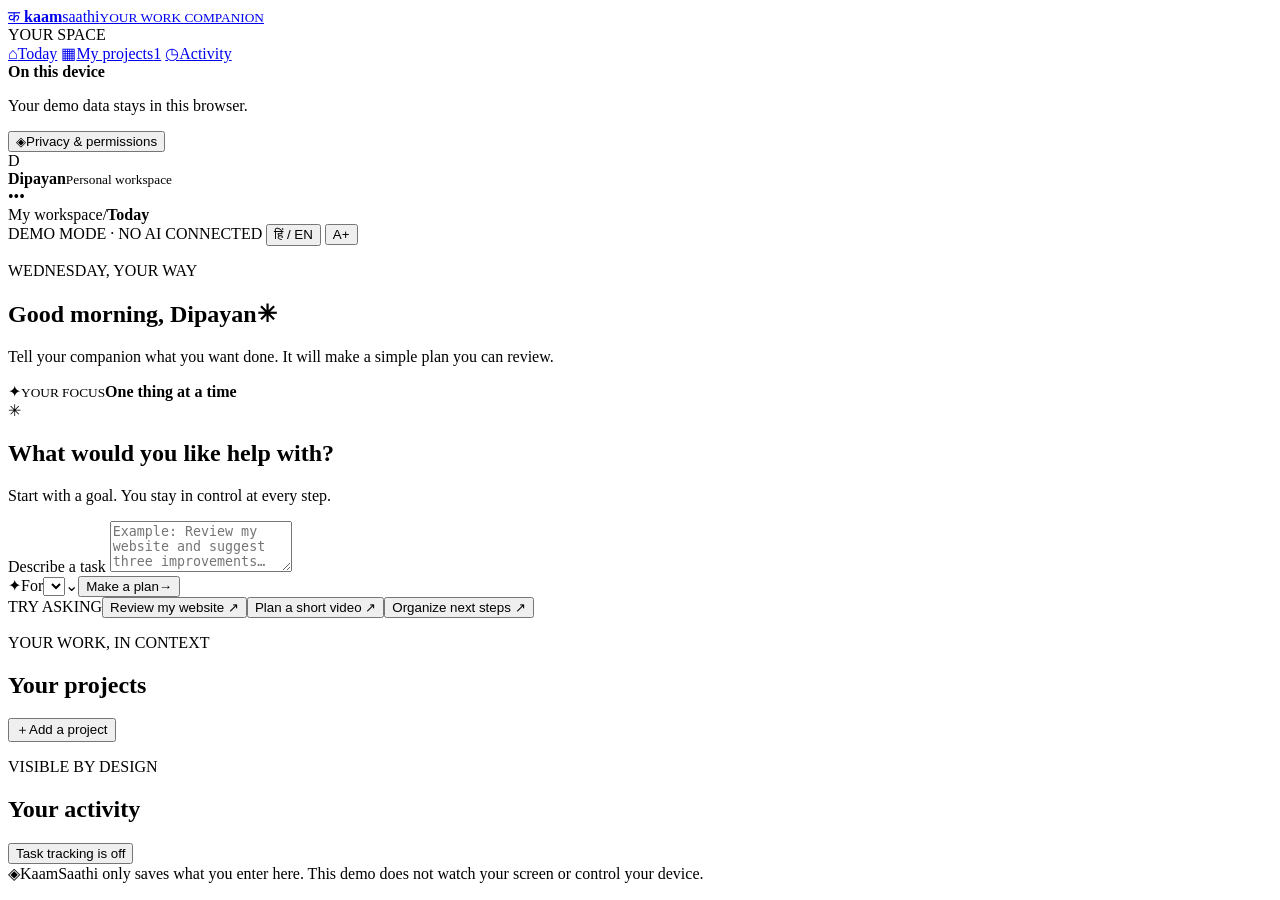
==== index.html @ a15f2c6e "Add index.html" ====
<!doctype html>
<html lang="en">
  <head>
    <meta charset="utf-8" />
    <meta name="viewport" content="width=device-width, initial-scale=1" />
    <meta name="theme-color" content="#f5f3eb" />
    <meta name="description" content="A local-first work companion for creators and freelancers." />
    <title>KaamSaathi — your work, with a little more help</title>
    <link rel="icon" href="icon.svg" type="image/svg+xml" />
    <link rel="manifest" href="manifest.json" />
    <link rel="stylesheet" href="styles.css" />
  </head>
  <body>
    <div class="app-shell">
      <aside class="sidebar" aria-label="Main navigation">
        <a class="brand" href="#home" aria-label="KaamSaathi home">
          <span class="brand-mark" aria-hidden="true">क</span>
          <span><strong>kaam</strong><span class="brand-light">saathi</span><small>YOUR WORK COMPANION</small></span>
        </a>
        <div class="workspace-label" data-en="YOUR SPACE" data-hi="आपकी जगह">YOUR SPACE</div>
        <nav class="nav-list">
          <a class="nav-item active" href="#home"><span class="nav-icon">⌂</span><span data-en="Today" data-hi="आज">Today</span></a>
          <a class="nav-item" href="#projects"><span class="nav-icon">▦</span><span data-en="My projects" data-hi="मेरे प्रोजेक्ट">My projects</span><span id="project-count" class="nav-count">1</span></a>
          <a class="nav-item" href="#activity"><span class="nav-icon">◷</span><span data-en="Activity" data-hi="गतिविधि">Activity</span></a>
        </nav>
        <div class="sidebar-bottom">
          <div class="local-card"><span class="local-dot"></span><div><strong data-en="On this device" data-hi="इस डिवाइस पर">On this device</strong><p data-en="Your demo data stays in this browser." data-hi="आपका डेमो डेटा इसी ब्राउज़र में रहता है।">Your demo data stays in this browser.</p></div></div>
          <button class="sidebar-link" id="privacy-button"><span>◈</span><span data-en="Privacy & permissions" data-hi="गोपनीयता और अनुमतियाँ">Privacy & permissions</span></button>
          <div class="profile"><div class="avatar">D</div><div><strong>Dipayan</strong><small data-en="Personal workspace" data-hi="निजी वर्कस्पेस">Personal workspace</small></div><span class="profile-menu">•••</span></div>
        </div>
      </aside>

      <main id="home" class="main-content">
        <header class="topbar">
          <div class="crumb"><span data-en="My workspace" data-hi="मेरा वर्कस्पेस">My workspace</span><span class="slash">/</span><strong data-en="Today" data-hi="आज">Today</strong></div>
          <div class="top-actions">
            <span class="demo-pill"><span class="demo-dot"></span><span data-en="DEMO MODE · NO AI CONNECTED" data-hi="डेमो मोड · AI जुड़ा नहीं है">DEMO MODE · NO AI CONNECTED</span></span>
            <button id="language-toggle" class="icon-button" aria-label="Change language" title="Change language">हिं / EN</button>
            <button id="text-size-toggle" class="icon-button text-size" aria-label="Increase text size" title="Increase text size">A+</button>
          </div>
        </header>

        <div class="page-wrap">
          <section class="welcome-row">
            <div>
              <p class="eyebrow" data-en="WEDNESDAY, YOUR WAY" data-hi="बुधवार, आपके तरीके से">WEDNESDAY, YOUR WAY</p>
              <h1><span data-en="Good morning, Dipayan" data-hi="सुप्रभात, Dipayan">Good morning, Dipayan</span><span class="wave">✳</span></h1>
              <p class="lead" data-en="Tell your companion what you want done. It will make a simple plan you can review." data-hi="अपने साथी को बताइए कि क्या करना है। यह एक आसान योजना बनाएगा जिसे आप देख सकते हैं।">Tell your companion what you want done. It will make a simple plan you can review.</p>
            </div>
            <div class="focus-chip"><span class="focus-icon">✦</span><span><small data-en="YOUR FOCUS" data-hi="आपका ध्यान">YOUR FOCUS</small><strong data-en="One thing at a time" data-hi="एक समय में एक काम">One thing at a time</strong></span></div>
          </section>

          <section class="composer-card" aria-labelledby="task-title">
            <div class="composer-heading"><div class="assistant-orb">✳</div><div><h2 id="task-title" data-en="What would you like help with?" data-hi="आप किस काम में मदद चाहते हैं?">What would you like help with?</h2><p data-en="Start with a goal. You stay in control at every step." data-hi="एक लक्ष्य से शुरू करें। हर कदम पर नियंत्रण आपका रहेगा।">Start with a goal. You stay in control at every step.</p></div></div>
            <form id="task-form">
              <label class="sr-only" for="task-input" data-en="Describe a task" data-hi="काम का विवरण">Describe a task</label>
              <textarea id="task-input" rows="3" placeholder="Example: Review my website and suggest three improvements…" data-placeholder-en="Example: Review my website and suggest three improvements…" data-placeholder-hi="उदाहरण: मेरी वेबसाइट देखें और तीन सुधार सुझाएँ…" required></textarea>
              <div class="composer-footer"><label class="select-project"><span class="project-spark">✦</span><span data-en="For" data-hi="इसके लिए">For</span><select id="project-select" aria-label="Choose a project"></select><span class="chevron">⌄</span></label><button class="primary-button" type="submit"><span data-en="Make a plan" data-hi="योजना बनाएँ">Make a plan</span><span aria-hidden="true">→</span></button></div>
            </form>
            <div class="suggestions"><span data-en="TRY ASKING" data-hi="ऐसे पूछें">TRY ASKING</span><button class="suggestion" data-prompt="Review my website and suggest three improvements">Review my website <span>↗</span></button><button class="suggestion" data-prompt="Help me plan a short video for my audience">Plan a short video <span>↗</span></button><button class="suggestion" data-prompt="Organize the next steps for my project">Organize next steps <span>↗</span></button></div>
          </section>

          <section id="plan-section" class="plan-card hidden" aria-live="polite" aria-labelledby="plan-heading"></section>

          <section id="projects" class="section-block">
            <div class="section-heading"><div><p class="eyebrow" data-en="YOUR WORK, IN CONTEXT" data-hi="आपका काम, सही संदर्भ में">YOUR WORK, IN CONTEXT</p><h2 data-en="Your projects" data-hi="आपके प्रोजेक्ट">Your projects</h2></div><button id="add-project-button" class="outline-button"><span>＋</span><span data-en="Add a project" data-hi="प्रोजेक्ट जोड़ें">Add a project</span></button></div>
            <div id="project-grid" class="project-grid"></div>
          </section>

          <section id="activity" class="section-block activity-section">
            <div class="section-heading"><div><p class="eyebrow" data-en="VISIBLE BY DESIGN" data-hi="स्पष्ट और आपके नियंत्रण में">VISIBLE BY DESIGN</p><h2 data-en="Your activity" data-hi="आपकी गतिविधि">Your activity</h2></div><button id="tracking-toggle" class="tracking-button"><span class="tracking-indicator"></span><span data-en="Task tracking is off" data-hi="काम की ट्रैकिंग बंद है">Task tracking is off</span></button></div>
            <div id="activity-list" class="activity-list"></div>
          </section>

          <footer class="footer-note"><span class="footer-lock">◈</span><span data-en="KaamSaathi only saves what you enter here. This demo does not watch your screen or control your device." data-hi="KaamSaathi केवल वही सहेजता है जो आप यहाँ लिखते हैं। यह डेमो आपकी स्क्रीन नहीं देखता और डिवाइस नियंत्रित नहीं करता।">KaamSaathi only saves what you enter here. This demo does not watch your screen or control your device.</span></footer>
        </div>
      </main>
    </div>

    <dialog id="project-dialog" class="dialog-card">
      <form id="project-form" method="dialog">
        <button class="dialog-close" type="button" id="close-project-dialog" aria-label="Close">×</button>
        <p class="eyebrow" data-en="A LITTLE CONTEXT HELPS" data-hi="थोड़ा संदर्भ मदद करता है">A LITTLE CONTEXT HELPS</p>
        <h2 data-en="Add a project" data-hi="प्रोजेक्ट जोड़ें">Add a project</h2>
        <p class="dialog-copy" data-en="For this demo, project details stay in this browser." data-hi="इस डेमो में, प्रोजेक्ट की जानकारी इसी ब्राउज़र में रहती है।">For this demo, project details stay in this browser.</p>
        <label for="project-name" data-en="Project name" data-hi="प्रोजेक्ट का नाम">Project name</label><input id="project-name" maxlength="48" placeholder="e.g. My creator website" required />
        <label for="project-kind" data-en="What kind of work?" data-hi="किस तरह का काम?">What kind of work?</label><select id="project-kind"><option value="Website">Website</option><option value="Content">Content & video</option><option value="Business">Small business</option><option value="Other">Other</option></select>
        <button class="primary-button dialog-submit" type="submit"><span data-en="Save project" data-hi="प्रोजेक्ट सहेजें">Save project</span><span>→</span></button>
      </form>
    </dialog>

    <dialog id="privacy-dialog" class="dialog-card">
      <form method="dialog"><button class="dialog-close" aria-label="Close">×</button><p class="eyebrow" data-en="YOUR DEVICE, YOUR CHOICE" data-hi="आपका डिवाइस, आपकी पसंद">YOUR DEVICE, YOUR CHOICE</p><h2 data-en="Privacy & permissions" data-hi="गोपनीयता और अनुमतियाँ">Privacy & permissions</h2><p data-en="This is an interface prototype. It stores only the projects and tasks you enter in this browser’s local storage. It does not connect to a model, send data to a server, record your screen, or control other apps." data-hi="यह एक इंटरफ़ेस प्रोटोटाइप है। यह केवल आपके द्वारा दर्ज किए गए प्रोजेक्ट और काम को इसी ब्राउज़र में सहेजता है। यह किसी मॉडल से नहीं जुड़ता, सर्वर पर डेटा नहीं भेजता, स्क्रीन रिकॉर्ड नहीं करता और दूसरे ऐप नियंत्रित नहीं करता।">This is an interface prototype. It stores only the projects and tasks you enter in this browser’s local storage. It does not connect to a model, send data to a server, record your screen, or control other apps.</p><button class="primary-button dialog-submit" type="submit"><span data-en="Understood" data-hi="समझ गया">Understood</span><span>✓</span></button></form>
    </dialog>

    <div id="toast" class="toast" role="status" aria-live="polite"></div>
    <script src="app.js" defer></script>
  </body>
</html>
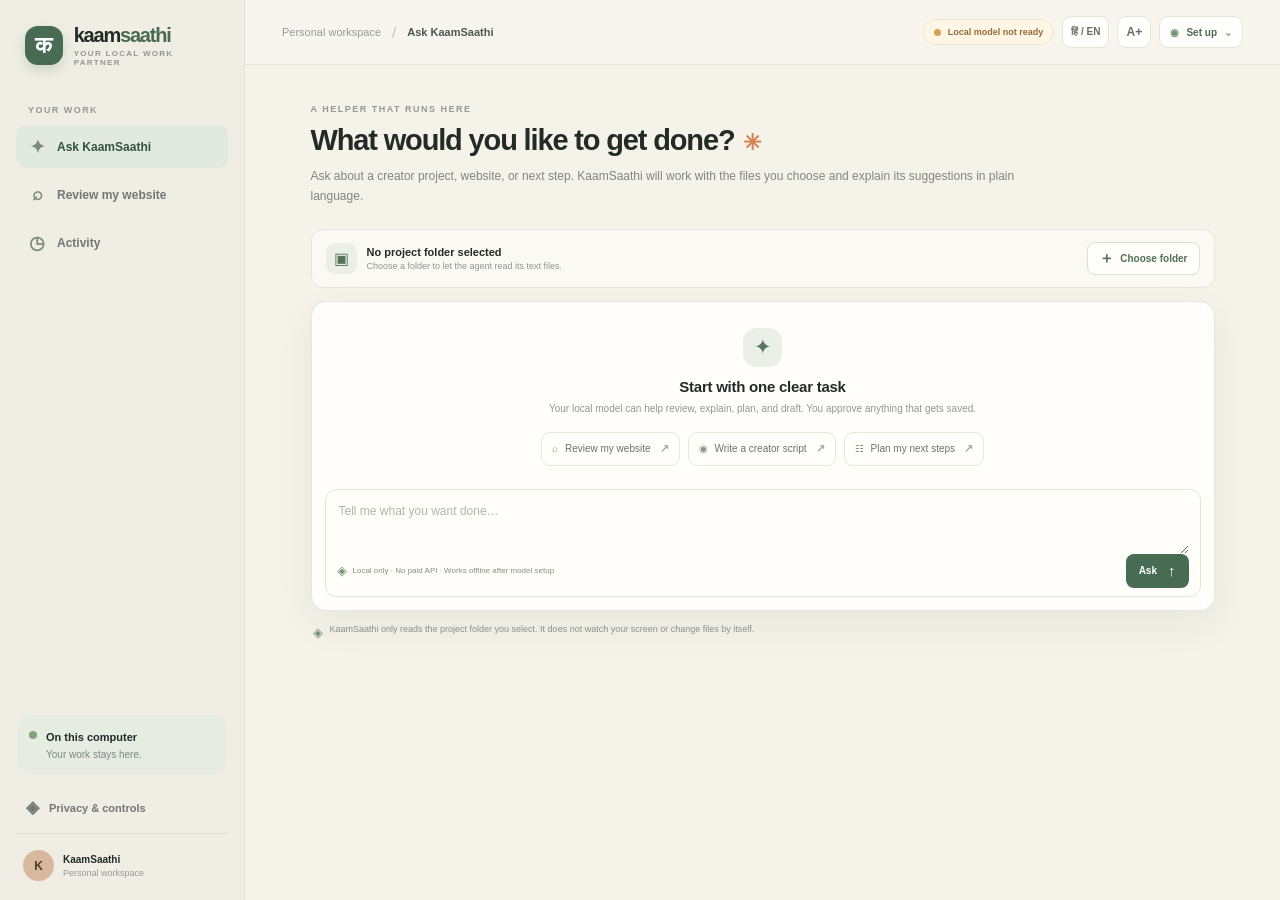
==== commit 6d0ab72b: "Build offline-first Windows workbench" ====
--- a/index.html
+++ b/index.html
@@ -1,96 +1,143 @@
 <!doctype html>
 <html lang="en">
   <head>
-    <meta charset="utf-8" />
-    <meta name="viewport" content="width=device-width, initial-scale=1" />
-    <meta name="theme-color" content="#f5f3eb" />
-    <meta name="description" content="A local-first work companion for creators and freelancers." />
-    <title>KaamSaathi — your work, with a little more help</title>
-    <link rel="icon" href="icon.svg" type="image/svg+xml" />
-    <link rel="manifest" href="manifest.json" />
-    <link rel="stylesheet" href="styles.css" />
+    <meta charset="utf-8">
+    <meta name="viewport" content="width=device-width, initial-scale=1">
+    <meta name="theme-color" content="#f4f2e9">
+    <meta name="description" content="A private, offline-ready work companion for creators.">
+    <title>KaamSaathi — your local work companion</title>
+    <link rel="icon" href="icon.svg" type="image/svg+xml">
+    <link rel="manifest" href="manifest.json">
+    <link rel="stylesheet" href="styles.css">
   </head>
   <body>
     <div class="app-shell">
       <aside class="sidebar" aria-label="Main navigation">
-        <a class="brand" href="#home" aria-label="KaamSaathi home">
+        <a class="brand" href="#" aria-label="KaamSaathi home">
           <span class="brand-mark" aria-hidden="true">क</span>
-          <span><strong>kaam</strong><span class="brand-light">saathi</span><small>YOUR WORK COMPANION</small></span>
+          <span class="brand-name"><strong>kaam</strong><b>saathi</b><small>YOUR LOCAL WORK PARTNER</small></span>
         </a>
-        <div class="workspace-label" data-en="YOUR SPACE" data-hi="आपकी जगह">YOUR SPACE</div>
+
+        <div class="nav-label" data-en="YOUR WORK" data-hi="आपका काम">YOUR WORK</div>
         <nav class="nav-list">
-          <a class="nav-item active" href="#home"><span class="nav-icon">⌂</span><span data-en="Today" data-hi="आज">Today</span></a>
-          <a class="nav-item" href="#projects"><span class="nav-icon">▦</span><span data-en="My projects" data-hi="मेरे प्रोजेक्ट">My projects</span><span id="project-count" class="nav-count">1</span></a>
-          <a class="nav-item" href="#activity"><span class="nav-icon">◷</span><span data-en="Activity" data-hi="गतिविधि">Activity</span></a>
+          <button class="nav-item active" data-view="chat"><span class="nav-icon">✦</span><span data-en="Ask KaamSaathi" data-hi="KaamSaathi से पूछें">Ask KaamSaathi</span></button>
+          <button class="nav-item" data-view="audit"><span class="nav-icon">⌕</span><span data-en="Review my website" data-hi="मेरी वेबसाइट देखें">Review my website</span></button>
+          <button class="nav-item" data-view="history"><span class="nav-icon">◷</span><span data-en="Activity" data-hi="गतिविधि">Activity</span></button>
         </nav>
+
         <div class="sidebar-bottom">
-          <div class="local-card"><span class="local-dot"></span><div><strong data-en="On this device" data-hi="इस डिवाइस पर">On this device</strong><p data-en="Your demo data stays in this browser." data-hi="आपका डेमो डेटा इसी ब्राउज़र में रहता है।">Your demo data stays in this browser.</p></div></div>
-          <button class="sidebar-link" id="privacy-button"><span>◈</span><span data-en="Privacy & permissions" data-hi="गोपनीयता और अनुमतियाँ">Privacy & permissions</span></button>
-          <div class="profile"><div class="avatar">D</div><div><strong>Dipayan</strong><small data-en="Personal workspace" data-hi="निजी वर्कस्पेस">Personal workspace</small></div><span class="profile-menu">•••</span></div>
+          <div class="local-card">
+            <span class="local-dot"></span>
+            <div><strong data-en="On this computer" data-hi="इस कंप्यूटर पर">On this computer</strong><p data-en="Your work stays here." data-hi="आपका काम यहीं रहता है।">Your work stays here.</p></div>
+          </div>
+          <button class="sidebar-link" id="open-privacy"><span>◈</span><span data-en="Privacy & controls" data-hi="गोपनीयता और नियंत्रण">Privacy & controls</span></button>
+          <div class="profile">
+            <div class="avatar">K</div><div><strong>KaamSaathi</strong><small data-en="Personal workspace" data-hi="निजी वर्कस्पेस">Personal workspace</small></div>
+          </div>
         </div>
       </aside>
 
-      <main id="home" class="main-content">
+      <main class="main-content">
         <header class="topbar">
-          <div class="crumb"><span data-en="My workspace" data-hi="मेरा वर्कस्पेस">My workspace</span><span class="slash">/</span><strong data-en="Today" data-hi="आज">Today</strong></div>
-          <div class="top-actions">
-            <span class="demo-pill"><span class="demo-dot"></span><span data-en="DEMO MODE · NO AI CONNECTED" data-hi="डेमो मोड · AI जुड़ा नहीं है">DEMO MODE · NO AI CONNECTED</span></span>
-            <button id="language-toggle" class="icon-button" aria-label="Change language" title="Change language">हिं / EN</button>
-            <button id="text-size-toggle" class="icon-button text-size" aria-label="Increase text size" title="Increase text size">A+</button>
+          <div class="topbar-left"><span class="crumb" data-en="Personal workspace" data-hi="निजी वर्कस्पेस">Personal workspace</span><span class="slash">/</span><strong id="top-view-title" data-en="Ask KaamSaathi" data-hi="KaamSaathi से पूछें">Ask KaamSaathi</strong></div>
+          <div class="topbar-actions">
+            <span id="connection-pill" class="connection-pill"><span class="connection-dot"></span><span id="connection-text" data-en="Checking local model…" data-hi="लोकल मॉडल देख रहे हैं…">Checking local model…</span></span>
+            <button id="language-toggle" class="icon-button" title="Change language" aria-label="Change language">हिं / EN</button>
+            <button id="text-toggle" class="icon-button text-button" title="Larger text" aria-label="Larger text">A+</button>
+            <button id="open-models" class="model-button"><span aria-hidden="true">◉</span><span data-en="Local model" data-hi="लोकल मॉडल">Local model</span><span class="button-chevron">⌄</span></button>
           </div>
         </header>
 
-        <div class="page-wrap">
-          <section class="welcome-row">
-            <div>
-              <p class="eyebrow" data-en="WEDNESDAY, YOUR WAY" data-hi="बुधवार, आपके तरीके से">WEDNESDAY, YOUR WAY</p>
-              <h1><span data-en="Good morning, Dipayan" data-hi="सुप्रभात, Dipayan">Good morning, Dipayan</span><span class="wave">✳</span></h1>
-              <p class="lead" data-en="Tell your companion what you want done. It will make a simple plan you can review." data-hi="अपने साथी को बताइए कि क्या करना है। यह एक आसान योजना बनाएगा जिसे आप देख सकते हैं।">Tell your companion what you want done. It will make a simple plan you can review.</p>
+        <section id="view-chat" class="view active">
+          <div class="content-wrap chat-wrap">
+            <div class="welcome">
+              <p class="eyebrow" data-en="A HELPER THAT RUNS HERE" data-hi="आपके कंप्यूटर पर चलने वाला साथी">A HELPER THAT RUNS HERE</p>
+              <h1><span data-en="What would you like to get done?" data-hi="आज आप क्या पूरा करना चाहते हैं?">What would you like to get done?</span><span class="spark">✳</span></h1>
+              <p class="lead" data-en="Ask about a creator project, website, or next step. KaamSaathi will work with the files you choose and explain its suggestions in plain language." data-hi="अपने क्रिएटर प्रोजेक्ट, वेबसाइट या अगले कदम के बारे में पूछें। KaamSaathi आपके चुने हुए फाइलों पर काम करेगा और आसान भाषा में सुझाव देगा।">Ask about a creator project, website, or next step. KaamSaathi will work with the files you choose and explain its suggestions in plain language.</p>
             </div>
-            <div class="focus-chip"><span class="focus-icon">✦</span><span><small data-en="YOUR FOCUS" data-hi="आपका ध्यान">YOUR FOCUS</small><strong data-en="One thing at a time" data-hi="एक समय में एक काम">One thing at a time</strong></span></div>
-          </section>
 
-          <section class="composer-card" aria-labelledby="task-title">
-            <div class="composer-heading"><div class="assistant-orb">✳</div><div><h2 id="task-title" data-en="What would you like help with?" data-hi="आप किस काम में मदद चाहते हैं?">What would you like help with?</h2><p data-en="Start with a goal. You stay in control at every step." data-hi="एक लक्ष्य से शुरू करें। हर कदम पर नियंत्रण आपका रहेगा।">Start with a goal. You stay in control at every step.</p></div></div>
-            <form id="task-form">
-              <label class="sr-only" for="task-input" data-en="Describe a task" data-hi="काम का विवरण">Describe a task</label>
-              <textarea id="task-input" rows="3" placeholder="Example: Review my website and suggest three improvements…" data-placeholder-en="Example: Review my website and suggest three improvements…" data-placeholder-hi="उदाहरण: मेरी वेबसाइट देखें और तीन सुधार सुझाएँ…" required></textarea>
-              <div class="composer-footer"><label class="select-project"><span class="project-spark">✦</span><span data-en="For" data-hi="इसके लिए">For</span><select id="project-select" aria-label="Choose a project"></select><span class="chevron">⌄</span></label><button class="primary-button" type="submit"><span data-en="Make a plan" data-hi="योजना बनाएँ">Make a plan</span><span aria-hidden="true">→</span></button></div>
-            </form>
-            <div class="suggestions"><span data-en="TRY ASKING" data-hi="ऐसे पूछें">TRY ASKING</span><button class="suggestion" data-prompt="Review my website and suggest three improvements">Review my website <span>↗</span></button><button class="suggestion" data-prompt="Help me plan a short video for my audience">Plan a short video <span>↗</span></button><button class="suggestion" data-prompt="Organize the next steps for my project">Organize next steps <span>↗</span></button></div>
-          </section>
+            <div class="project-strip">
+              <div class="project-context">
+                <span class="context-icon">▣</span>
+                <div><strong id="project-label" data-en="No project folder selected" data-hi="कोई प्रोजेक्ट फ़ोल्डर नहीं चुना">No project folder selected</strong><small id="project-detail" data-en="Choose a folder to let the agent read its text files." data-hi="एजेंट को टेक्स्ट फाइलें पढ़ने देने के लिए फ़ोल्डर चुनें।">Choose a folder to let the agent read its text files.</small></div>
+              </div>
+              <button id="choose-project" class="outline-button"><span>＋</span><span data-en="Choose folder" data-hi="फ़ोल्डर चुनें">Choose folder</span></button>
+              <input id="folder-input" class="visually-hidden" type="file" webkitdirectory directory multiple aria-label="Choose a project folder">
+            </div>
 
-          <section id="plan-section" class="plan-card hidden" aria-live="polite" aria-labelledby="plan-heading"></section>
+            <div class="chat-card">
+              <div id="empty-state" class="empty-state">
+                <div class="empty-orb">✦</div>
+                <h2 data-en="Start with one clear task" data-hi="एक आसान काम से शुरू करें">Start with one clear task</h2>
+                <p data-en="Your local model can help review, explain, plan, and draft. You approve anything that gets saved." data-hi="आपका लोकल मॉडल समीक्षा, समझाने, योजना और ड्राफ्ट में मदद कर सकता है। सेव करने से पहले आप मंज़ूरी देंगे।">Your local model can help review, explain, plan, and draft. You approve anything that gets saved.</p>
+                <div class="quick-prompts">
+                  <button class="quick-prompt" data-prompt="Review my website files and give me the three most useful improvements."><span>⌕</span><span data-en="Review my website" data-hi="मेरी वेबसाइट देखें">Review my website</span><b>↗</b></button>
+                  <button class="quick-prompt" data-prompt="Help me write a short video script for an Indian audience. Ask me for any missing details."><span>◉</span><span data-en="Write a creator script" data-hi="क्रिएटर स्क्रिप्ट लिखें">Write a creator script</span><b>↗</b></button>
+                  <button class="quick-prompt" data-prompt="Turn my goal into a simple, ordered checklist."><span>☷</span><span data-en="Plan my next steps" data-hi="अगले कदम तय करें">Plan my next steps</span><b>↗</b></button>
+                </div>
+              </div>
+              <div id="messages" class="messages" aria-live="polite"></div>
+              <div id="thinking" class="thinking hidden" aria-live="polite"><span class="thinking-dots"><i></i><i></i><i></i></span><span data-en="Thinking on this computer…" data-hi="इस कंप्यूटर पर सोच रहा है…">Thinking on this computer…</span></div>
+              <div id="save-draft-row" class="save-draft-row hidden"><button id="save-draft" class="outline-button"><span>↓</span><span data-en="Save last answer as a draft" data-hi="आख़िरी जवाब को ड्राफ्ट में सेव करें">Save last answer as a draft</span></button><small data-en="Nothing is saved until you choose this." data-hi="आपके चुनने तक कुछ भी सेव नहीं होगा।">Nothing is saved until you choose this.</small></div>
+              <form id="chat-form" class="composer">
+                <label class="visually-hidden" for="message-input" data-en="Write your task" data-hi="अपना काम लिखें">Write your task</label>
+                <textarea id="message-input" rows="2" placeholder="Tell me what you want done…" data-placeholder-en="Tell me what you want done…" data-placeholder-hi="बताइए कि आप क्या करवाना चाहते हैं…" required></textarea>
+                <div class="composer-foot"><span class="local-note"><span>◈</span><span data-en="Local only · No paid API · Works offline after model setup" data-hi="केवल लोकल · कोई पेड API नहीं · मॉडल सेटअप के बाद ऑफलाइन">Local only · No paid API · Works offline after model setup</span></span><button id="send-message" class="primary-button" type="submit"><span data-en="Ask" data-hi="पूछें">Ask</span><b>↑</b></button></div>
+              </form>
+            </div>
+            <p class="safety-note"><span>◈</span><span data-en="KaamSaathi only reads the project folder you select. It does not watch your screen or change files by itself." data-hi="KaamSaathi केवल आपका चुना हुआ प्रोजेक्ट फ़ोल्डर पढ़ता है। यह स्क्रीन नहीं देखता और अपने आप फाइलें नहीं बदलता।">KaamSaathi only reads the project folder you select. It does not watch your screen or change files by itself.</span></p>
+          </div>
+        </section>
 
-          <section id="projects" class="section-block">
-            <div class="section-heading"><div><p class="eyebrow" data-en="YOUR WORK, IN CONTEXT" data-hi="आपका काम, सही संदर्भ में">YOUR WORK, IN CONTEXT</p><h2 data-en="Your projects" data-hi="आपके प्रोजेक्ट">Your projects</h2></div><button id="add-project-button" class="outline-button"><span>＋</span><span data-en="Add a project" data-hi="प्रोजेक्ट जोड़ें">Add a project</span></button></div>
-            <div id="project-grid" class="project-grid"></div>
-          </section>
+        <section id="view-audit" class="view">
+          <div class="content-wrap narrow-wrap">
+            <p class="eyebrow" data-en="WEBSITE CHECK · RUNS WITHOUT AI" data-hi="वेबसाइट जाँच · AI के बिना भी चलता है">WEBSITE CHECK · RUNS WITHOUT AI</p>
+            <h1 data-en="A quick look at your website" data-hi="आपकी वेबसाइट की आसान जाँच">A quick look at your website</h1>
+            <p class="lead" data-en="Select your website folder. KaamSaathi checks basic page details locally and gives suggestions you can understand. It does not upload your files." data-hi="अपनी वेबसाइट का फ़ोल्डर चुनें। KaamSaathi बुनियादी पेज जानकारी यहीं जाँचता है और आसान सुझाव देता है। आपकी फाइलें अपलोड नहीं होतीं।">Select your website folder. KaamSaathi checks basic page details locally and gives suggestions you can understand. It does not upload your files.</p>
+            <div class="audit-control"><div class="audit-project"><span class="context-icon">⌕</span><div><strong id="audit-project-name" data-en="Choose a project folder first" data-hi="पहले प्रोजेक्ट फ़ोल्डर चुनें">Choose a project folder first</strong><small id="audit-project-count" data-en="HTML, CSS, JavaScript, and text files only" data-hi="केवल HTML, CSS, JavaScript और टेक्स्ट फाइलें">HTML, CSS, JavaScript, and text files only</small></div></div><button id="audit-choose-project" class="outline-button" data-en="Choose folder" data-hi="फ़ोल्डर चुनें">Choose folder</button></div>
+            <button id="run-audit" class="primary-button audit-run" disabled><span data-en="Run offline website check" data-hi="ऑफलाइन वेबसाइट जाँचें">Run offline website check</span><b>→</b></button>
+            <div id="audit-result" class="audit-result hidden" aria-live="polite"></div>
+            <div class="audit-limits"><strong data-en="What this check can and cannot do" data-hi="यह जाँच क्या कर सकती है">What this check can and cannot do</strong><p data-en="It checks page source for common missing details such as a title, mobile viewport, main heading, image descriptions, and online-only assets. It does not open the website, measure visual contrast, or replace a full accessibility or security review." data-hi="यह पेज सोर्स में शीर्षक, मोबाइल सेटिंग, मुख्य हेडिंग, इमेज विवरण और ऑनलाइन एसेट जैसी आम चीज़ें जाँचता है। यह वेबसाइट नहीं खोलता, रंगों का कंट्रास्ट नहीं मापता और पूरी एक्सेसिबिलिटी या सुरक्षा समीक्षा का विकल्प नहीं है।">It checks page source for common missing details such as a title, mobile viewport, main heading, image descriptions, and online-only assets. It does not open the website, measure visual contrast, or replace a full accessibility or security review.</p></div>
+          </div>
+        </section>
 
-          <section id="activity" class="section-block activity-section">
-            <div class="section-heading"><div><p class="eyebrow" data-en="VISIBLE BY DESIGN" data-hi="स्पष्ट और आपके नियंत्रण में">VISIBLE BY DESIGN</p><h2 data-en="Your activity" data-hi="आपकी गतिविधि">Your activity</h2></div><button id="tracking-toggle" class="tracking-button"><span class="tracking-indicator"></span><span data-en="Task tracking is off" data-hi="काम की ट्रैकिंग बंद है">Task tracking is off</span></button></div>
-            <div id="activity-list" class="activity-list"></div>
-          </section>
-
-          <footer class="footer-note"><span class="footer-lock">◈</span><span data-en="KaamSaathi only saves what you enter here. This demo does not watch your screen or control your device." data-hi="KaamSaathi केवल वही सहेजता है जो आप यहाँ लिखते हैं। यह डेमो आपकी स्क्रीन नहीं देखता और डिवाइस नियंत्रित नहीं करता।">KaamSaathi only saves what you enter here. This demo does not watch your screen or control your device.</span></footer>
-        </div>
+        <section id="view-history" class="view">
+          <div class="content-wrap narrow-wrap">
+            <div class="section-heading"><div><p class="eyebrow" data-en="ONLY TASKS YOU STARTED" data-hi="केवल आपके शुरू किए काम">ONLY TASKS YOU STARTED</p><h1 data-en="Your activity" data-hi="आपकी गतिविधि">Your activity</h1></div><button id="clear-history" class="outline-button"><span data-en="Clear history" data-hi="इतिहास मिटाएँ">Clear history</span></button></div>
+            <p class="lead" data-en="This list is stored on this computer. KaamSaathi does not record other app usage." data-hi="यह सूची इसी कंप्यूटर पर रहती है। KaamSaathi दूसरे ऐप का उपयोग रिकॉर्ड नहीं करता।">This list is stored on this computer. KaamSaathi does not record other app usage.</p>
+            <div id="history-list" class="history-list"></div>
+          </div>
+        </section>
       </main>
     </div>
 
-    <dialog id="project-dialog" class="dialog-card">
-      <form id="project-form" method="dialog">
-        <button class="dialog-close" type="button" id="close-project-dialog" aria-label="Close">×</button>
-        <p class="eyebrow" data-en="A LITTLE CONTEXT HELPS" data-hi="थोड़ा संदर्भ मदद करता है">A LITTLE CONTEXT HELPS</p>
-        <h2 data-en="Add a project" data-hi="प्रोजेक्ट जोड़ें">Add a project</h2>
-        <p class="dialog-copy" data-en="For this demo, project details stay in this browser." data-hi="इस डेमो में, प्रोजेक्ट की जानकारी इसी ब्राउज़र में रहती है।">For this demo, project details stay in this browser.</p>
-        <label for="project-name" data-en="Project name" data-hi="प्रोजेक्ट का नाम">Project name</label><input id="project-name" maxlength="48" placeholder="e.g. My creator website" required />
-        <label for="project-kind" data-en="What kind of work?" data-hi="किस तरह का काम?">What kind of work?</label><select id="project-kind"><option value="Website">Website</option><option value="Content">Content & video</option><option value="Business">Small business</option><option value="Other">Other</option></select>
-        <button class="primary-button dialog-submit" type="submit"><span data-en="Save project" data-hi="प्रोजेक्ट सहेजें">Save project</span><span>→</span></button>
+    <dialog id="model-dialog" class="dialog-card">
+      <form method="dialog" class="dialog-inner">
+        <button class="dialog-close" aria-label="Close">×</button>
+        <p class="eyebrow" data-en="PRIVATE BY DEFAULT" data-hi="शुरू से ही निजी">PRIVATE BY DEFAULT</p>
+        <h2 data-en="Set up your local AI" data-hi="अपना लोकल AI सेटअप करें">Set up your local AI</h2>
+        <p data-en="KaamSaathi uses a model on this computer. It needs a one-time download while you are online. After that, chats can run offline. The model is not included in this repo." data-hi="KaamSaathi इसी कंप्यूटर पर मॉडल चलाता है। पहली बार ऑनलाइन रहते हुए मॉडल डाउनलोड करना होगा। उसके बाद चैट ऑफलाइन चल सकती है। मॉडल इस रिपो में शामिल नहीं है।">KaamSaathi uses a model on this computer. It needs a one-time download while you are online. After that, chats can run offline. The model is not included in this repo.</p>
+        <div id="runtime-help" class="runtime-help"></div>
+        <div id="model-options" class="model-options"></div>
+        <div id="pull-progress" class="pull-progress hidden"><div class="progress-top"><strong id="pull-status">Preparing download…</strong><span id="pull-percent">0%</span></div><div class="progress-track"><span id="pull-bar"></span></div><small id="pull-detail"></small></div>
+        <div class="dialog-note"><strong data-en="Offline and free" data-hi="ऑफलाइन और मुफ़्त">Offline and free</strong><span data-en="This app connects to the local model only. Model download contacts Ollama’s model registry once, after you press Download." data-hi="यह ऐप केवल लोकल मॉडल से जुड़ता है। डाउनलोड दबाने पर मॉडल एक बार Ollama रजिस्ट्री से डाउनलोड होगा।">This app connects to the local model only. Model download contacts Ollama’s model registry once, after you press Download.</span></div>
       </form>
     </dialog>
 
     <dialog id="privacy-dialog" class="dialog-card">
-      <form method="dialog"><button class="dialog-close" aria-label="Close">×</button><p class="eyebrow" data-en="YOUR DEVICE, YOUR CHOICE" data-hi="आपका डिवाइस, आपकी पसंद">YOUR DEVICE, YOUR CHOICE</p><h2 data-en="Privacy & permissions" data-hi="गोपनीयता और अनुमतियाँ">Privacy & permissions</h2><p data-en="This is an interface prototype. It stores only the projects and tasks you enter in this browser’s local storage. It does not connect to a model, send data to a server, record your screen, or control other apps." data-hi="यह एक इंटरफ़ेस प्रोटोटाइप है। यह केवल आपके द्वारा दर्ज किए गए प्रोजेक्ट और काम को इसी ब्राउज़र में सहेजता है। यह किसी मॉडल से नहीं जुड़ता, सर्वर पर डेटा नहीं भेजता, स्क्रीन रिकॉर्ड नहीं करता और दूसरे ऐप नियंत्रित नहीं करता।">This is an interface prototype. It stores only the projects and tasks you enter in this browser’s local storage. It does not connect to a model, send data to a server, record your screen, or control other apps.</p><button class="primary-button dialog-submit" type="submit"><span data-en="Understood" data-hi="समझ गया">Understood</span><span>✓</span></button></form>
+      <form method="dialog" class="dialog-inner">
+        <button class="dialog-close" aria-label="Close">×</button>
+        <p class="eyebrow" data-en="YOUR DEVICE · YOUR CHOICE" data-hi="आपका डिवाइस · आपकी पसंद">YOUR DEVICE · YOUR CHOICE</p>
+        <h2 data-en="Privacy and controls" data-hi="गोपनीयता और नियंत्रण">Privacy and controls</h2>
+        <ul class="privacy-list">
+          <li data-en="The app backend listens only on this computer, not on your network." data-hi="ऐप का बैकएंड केवल इसी कंप्यूटर पर चलता है, नेटवर्क पर नहीं।">The app backend listens only on this computer, not on your network.</li>
+          <li data-en="Only text files from a folder you choose are read. They are sent only to the local model runtime." data-hi="केवल आपके चुने फ़ोल्डर की टेक्स्ट फाइलें पढ़ी जाती हैं। वे केवल लोकल मॉडल तक जाती हैं।">Only text files from a folder you choose are read. They are sent only to the local model runtime.</li>
+          <li data-en="The app does not record the screen, keystrokes, or activity in other apps." data-hi="ऐप स्क्रीन, कीस्ट्रोक या दूसरे ऐप की गतिविधि रिकॉर्ड नहीं करता।">The app does not record the screen, keystrokes, or activity in other apps.</li>
+          <li data-en="Files are never changed automatically. Save a draft only when you choose." data-hi="फाइलें अपने आप नहीं बदलतीं। ड्राफ्ट केवल आपके चुनने पर सेव होता है।">Files are never changed automatically. Save a draft only when you choose.</li>
+          <li data-en="Chat history and activity are stored in this browser’s local storage. Use Clear history to remove them." data-hi="चैट और गतिविधि इसी ब्राउज़र में रहती है। इतिहास मिटाएँ दबाकर हटाएँ।">Chat history and activity are stored in this browser’s local storage. Use Clear history to remove them.</li>
+        </ul>
+        <button class="primary-button dialog-submit" type="submit"><span data-en="Understood" data-hi="समझ गया">Understood</span><b>✓</b></button>
+      </form>
     </dialog>
 
     <div id="toast" class="toast" role="status" aria-live="polite"></div>
--- a/styles.css
+++ b/styles.css
@@ -0,0 +1,5 @@
+:root{color-scheme:light;--ink:#222b26;--muted:#737d75;--soft:#9ba39b;--line:#e5e8df;--paper:#f4f2e9;--white:#fffefa;--green:#476b53;--green-dark:#31533e;--green-pale:#eaf0e8;--orange:#d98052;--gold:#d8a452;--red:#a9564f;--shadow:0 14px 40px rgba(37,49,40,.06);font-family:Inter,"Segoe UI",Arial,sans-serif;font-size:15px;color:var(--ink)}*{box-sizing:border-box}html,body{margin:0;min-height:100%;background:var(--paper)}body{min-width:320px}button,textarea,input{font:inherit}button{cursor:pointer}button:focus-visible,a:focus-visible,textarea:focus-visible{outline:3px solid #91ac95;outline-offset:2px}.app-shell{min-height:100vh}.sidebar{position:fixed;inset:0 auto 0 0;width:245px;padding:22px 16px 18px;background:#efede4;border-right:1px solid #e4e2d9;display:flex;flex-direction:column;z-index:2}.brand{display:flex;align-items:center;gap:11px;padding:2px 9px 38px;text-decoration:none;color:var(--ink)}.brand-mark{width:39px;height:39px;display:grid;place-items:center;border-radius:13px;background:var(--green);color:white;font:700 23px Georgia,serif;box-shadow:0 5px 12px #45684d30}.brand-name strong,.brand-name b{font-size:20px;letter-spacing:-1.2px;font-weight:800}.brand-name b{color:var(--green);font-weight:600}.brand-name small{display:block;margin-top:2px;color:#90988f;font-size:8px;letter-spacing:1.3px;font-weight:700}.nav-label{padding:0 12px 10px;color:#939a92;font-size:9px;font-weight:800;letter-spacing:1.45px}.nav-list{display:grid;gap:5px}.nav-item{height:43px;width:100%;display:flex;align-items:center;gap:11px;padding:0 12px;text-align:left;border:0;border-radius:10px;background:transparent;color:#707a72;font-size:12px;font-weight:600}.nav-item:hover,.nav-item.active{background:#e2e9df;color:var(--green-dark)}.nav-icon{width:18px;text-align:center;font-size:18px;color:#7a8c7b}.sidebar-bottom{margin-top:auto}.local-card{display:flex;gap:9px;align-items:flex-start;padding:12px 11px;margin:0 2px 12px;border-radius:11px;background:#e7ece3}.local-dot,.connection-dot{width:8px;height:8px;flex:none;border-radius:50%;background:#81a37a;margin-top:4px}.local-card strong{font-size:11px}.local-card p{margin:4px 0 0;color:#7e897e;font-size:10px;line-height:1.45}.sidebar-link{display:flex;align-items:center;gap:10px;width:100%;padding:11px 10px;border:0;background:transparent;color:#6f7971;text-align:left;font-size:11px;font-weight:600}.sidebar-link span:first-child{font-size:17px}.profile{display:flex;align-items:center;gap:9px;padding:16px 7px 1px;margin-top:4px;border-top:1px solid #e0dfd6}.avatar{width:31px;height:31px;display:grid;place-items:center;border-radius:50%;background:#d9b99e;color:#513d2d;font-size:12px;font-weight:700}.profile strong{display:block;font-size:10px}.profile small{display:block;margin-top:3px;color:#959c94;font-size:9px}.main-content{min-height:100vh;margin-left:245px}.topbar{height:65px;position:sticky;top:0;z-index:1;display:flex;align-items:center;justify-content:space-between;padding:0 37px;border-bottom:1px solid #e5e4db;background:#f7f5edee;backdrop-filter:blur(12px)}.topbar-left,.topbar-actions{display:flex;align-items:center;gap:11px}.crumb{color:#969d95;font-size:11px}.slash{color:#c0c4bc}.topbar-left strong{font-size:11px;font-weight:600;color:#4c574e}.topbar-actions{gap:8px}.connection-pill{display:flex;align-items:center;gap:7px;padding:7px 10px;border:1px solid #e4e7de;border-radius:20px;background:#fffefa;color:#777f77;font-size:9px;font-weight:700}.connection-pill .connection-dot{width:7px;height:7px;margin:0;background:#c3c9c1}.connection-pill.connected{color:#537057;background:#f0f5ed;border-color:#dde8db}.connection-pill.connected .connection-dot{background:#6da473;box-shadow:0 0 0 3px #6da4731c}.connection-pill.needs-setup{color:#986b34;background:#fff6e6;border-color:#f0e4cb}.connection-pill.needs-setup .connection-dot{background:#d4a34e}.icon-button,.model-button{height:32px;border:1px solid #e3e6dd;border-radius:9px;background:#fffefa;color:#647067;font-size:10px;font-weight:600}.icon-button{min-width:34px;padding:0 8px}.text-button{font-size:12px;font-weight:800}.model-button{display:flex;align-items:center;gap:7px;padding:0 10px;color:#4f6954}.model-button span:first-child{color:#709172}.button-chevron{color:#929a92}.view{display:none}.view.active{display:block}.content-wrap{width:min(990px,100%);margin:0 auto;padding:39px 43px 50px}.chat-wrap{max-width:1030px}.welcome{margin-bottom:22px}.eyebrow{margin:0 0 9px;color:#929b92;font-size:9px;font-weight:800;letter-spacing:1.5px}.welcome h1,.narrow-wrap h1{max-width:760px;margin:0;font-size:29px;line-height:1.18;letter-spacing:-1.15px;font-weight:760}.spark{margin-left:9px;color:var(--orange);font-size:22px}.lead{max-width:730px;margin:10px 0 0;color:#7e887f;font-size:12px;line-height:1.65}.project-strip,.audit-control{display:flex;align-items:center;justify-content:space-between;gap:12px;padding:12px 14px;margin-bottom:13px;border:1px solid #e4e7de;border-radius:12px;background:#faf9f3}.project-context,.audit-project{display:flex;align-items:center;gap:10px;min-width:0}.context-icon{display:grid;place-items:center;width:31px;height:31px;flex:none;border-radius:9px;background:#eaf0e8;color:#54745a;font-size:16px}.project-context strong,.audit-project strong{display:block;max-width:540px;overflow:hidden;text-overflow:ellipsis;white-space:nowrap;font-size:11px;font-weight:700}.project-context small,.audit-project small{display:block;margin-top:3px;color:#90988f;font-size:9px}.outline-button{min-height:33px;display:inline-flex;align-items:center;justify-content:center;gap:6px;padding:0 11px;border:1px solid #dae2d8;border-radius:8px;background:#fffefa;color:#526f57;font-size:10px;font-weight:650;white-space:nowrap}.outline-button:hover{background:#edf3eb}.outline-button span:first-child{font-size:15px}.chat-card{overflow:hidden;border:1px solid #e6e8de;border-radius:15px;background:var(--white);box-shadow:var(--shadow)}.empty-state{padding:26px 20px 23px;text-align:center}.empty-orb{width:39px;height:39px;display:grid;place-items:center;margin:0 auto 11px;border-radius:13px;background:#eaf0e8;color:#58785e;font-size:21px}.empty-state h2{margin:0;font-size:15px;letter-spacing:-.25px}.empty-state>p{max-width:460px;margin:6px auto 15px;color:#919991;font-size:10px;line-height:1.6}.quick-prompts{display:flex;justify-content:center;gap:8px;flex-wrap:wrap}.quick-prompt{display:flex;align-items:center;gap:7px;min-height:34px;padding:0 10px;border:1px solid #e5e8df;border-radius:9px;background:#fffefa;color:#68756b;font-size:10px}.quick-prompt:hover{border-color:#becdbd;color:var(--green-dark)}.quick-prompt span:first-child{color:#809681}.quick-prompt b{margin-left:2px;color:#a2aba1;font-size:11px}.messages{max-height:48vh;overflow:auto;padding:0 20px}.message{display:flex;align-items:flex-start;gap:10px;padding:12px 0;border-bottom:1px solid #f0f0e9}.message:last-child{border-bottom:0}.message-avatar{width:27px;height:27px;display:grid;place-items:center;flex:none;border-radius:9px;background:#e9efe6;color:#54765a;font-size:13px}.user-message .message-avatar{background:#f0e5d8;color:#906341;font-size:10px;font-weight:700}.message-body{min-width:0;flex:1}.message-author{margin:1px 0 4px;color:#879087;font-size:9px;font-weight:700}.message-content{color:#39443c;font-size:12px;line-height:1.65;overflow-wrap:anywhere}.user-message .message-content{color:#4a514b}.thinking{display:flex;align-items:center;gap:9px;padding:8px 20px 13px;color:#8a948b;font-size:10px}.thinking-dots{display:flex;gap:3px}.thinking-dots i{width:5px;height:5px;border-radius:50%;background:#85a087;animation:pulse 1s infinite alternate}.thinking-dots i:nth-child(2){animation-delay:.2s}.thinking-dots i:nth-child(3){animation-delay:.4s}@keyframes pulse{to{opacity:.25;transform:translateY(-3px)}}.composer{margin:0 13px 13px;padding:10px 11px 8px;border:1px solid #e1e6dd;border-radius:11px;background:#fffefa}.composer textarea{display:block;width:100%;min-height:54px;resize:vertical;border:0;background:transparent;color:#39433c;font-size:12px;line-height:1.5;outline:none}.composer textarea::placeholder{color:#afb6ad}.composer-foot{display:flex;align-items:center;justify-content:space-between;gap:9px}.local-note{display:flex;align-items:center;gap:6px;color:#849084;font-size:8px}.local-note span:first-child{color:#77947a;font-size:13px}.primary-button{min-height:34px;display:inline-flex;align-items:center;justify-content:center;gap:11px;padding:0 13px;border:0;border-radius:8px;background:var(--green);color:white;font-size:10px;font-weight:700;transition:background .15s,transform .15s}.primary-button:hover{background:var(--green-dark);transform:translateY(-1px)}.primary-button:disabled{opacity:.55;cursor:not-allowed;transform:none}.primary-button b{font-size:15px}.safety-note{display:flex;gap:7px;align-items:flex-start;margin:12px 2px 0;color:#899289;font-size:9px;line-height:1.5}.safety-note span:first-child{color:#759179;font-size:13px}.save-draft-row{display:flex;align-items:center;gap:10px;padding:0 20px 12px}.save-draft-row small{color:#969e96;font-size:9px}.hidden,.visually-hidden{display:none!important}.narrow-wrap{max-width:870px}.narrow-wrap h1{font-size:27px}.audit-control{margin-top:24px}.audit-run{margin-top:3px}.audit-result{margin-top:20px}.audit-summary{display:flex;align-items:flex-start;gap:10px;padding:14px 15px;border:1px solid #dce7d9;border-radius:11px;background:#edf3eb}.audit-summary>span{width:22px;height:22px;display:grid;place-items:center;flex:none;border-radius:7px;background:#d9e7d7;color:#4c7653;font-weight:800}.audit-summary strong{display:block;font-size:11px}.audit-summary small{display:block;margin-top:4px;color:#829084;font-size:9px;line-height:1.45}.audit-items{display:grid;gap:9px;margin-top:11px}.audit-item{padding:13px 14px;border:1px solid #e5e7df;border-radius:11px;background:#fbfaf5}.audit-item h3{margin:7px 0 4px;font-size:12px}.audit-item p,.suggestion-line{margin:0;color:#7c877f;font-size:10px;line-height:1.55}.suggestion-line{margin-top:7px;color:#58685b}.severity-label{display:inline-flex;padding:4px 7px;border-radius:20px;background:#f0eee6;color:#788077;font-size:8px;font-weight:800}.severity-high{border-left:3px solid #c87b64}.severity-high .severity-label{background:#faece8;color:#a65546}.severity-medium{border-left:3px solid #d6a253}.severity-medium .severity-label{background:#fbf2df;color:#9b7131}.severity-low{border-left:3px solid #88a18a}.severity-low .severity-label{background:#ecf2e9;color:#5d785f}.severity-info .severity-label{background:#eef0eb;color:#6e796e}.audit-limits{margin-top:20px;padding:13px 14px;border-radius:10px;background:#efeee7}.audit-limits strong{font-size:10px}.audit-limits p{margin:6px 0 0;color:#838c83;font-size:9px;line-height:1.6}.section-heading{display:flex;align-items:flex-end;justify-content:space-between}.section-heading .eyebrow{margin-bottom:5px}.section-heading h1{margin:0;font-size:27px;letter-spacing:-.8px}.history-list{overflow:hidden;margin-top:22px;border:1px solid #e5e7df;border-radius:12px;background:#fbfaf5}.history-row{display:flex;align-items:center;gap:10px;padding:12px 14px;border-bottom:1px solid #eeefe9}.history-row:last-child{border-bottom:0}.history-icon{width:28px;height:28px;display:grid;place-items:center;flex:none;border-radius:8px;background:#eaf0e8;color:#668167}.history-copy{flex:1;min-width:0}.history-copy strong{display:block;overflow:hidden;text-overflow:ellipsis;white-space:nowrap;font-size:10px}.history-copy small{display:block;margin-top:3px;color:#99a097;font-size:9px}.history-row time{color:#9ba29b;font-size:9px}.empty-history{padding:19px;color:#969e96;font-size:11px}.dialog-card{width:min(520px,calc(100vw - 24px));max-height:88vh;overflow:auto;padding:0;border:1px solid #e2e6dc;border-radius:16px;background:var(--white);color:var(--ink);box-shadow:0 24px 70px #202a2240}.dialog-card::backdrop{background:#1d29237a;backdrop-filter:blur(3px)}.dialog-inner{position:relative;padding:25px}.dialog-inner>p:not(.eyebrow){color:#78847a;font-size:11px;line-height:1.65}.dialog-inner h2{margin:0;font-size:20px;letter-spacing:-.5px}.dialog-close{position:absolute;top:16px;right:16px;width:30px;height:30px;border:0;border-radius:50%;background:#f0f1eb;color:#707b71;font-size:19px}.runtime-alert,.runtime-ok{margin-top:14px;padding:12px;border:1px solid #efe2c9;border-radius:10px;background:#fff8ea}.runtime-alert strong{font-size:11px}.runtime-alert p{margin:5px 0;color:#897956;font-size:10px;line-height:1.5}.runtime-alert a{color:#4c704f;font-size:10px;font-weight:700}.runtime-alert small{display:block;margin-top:6px;color:#9b9074;font-size:9px}.runtime-ok{display:flex;align-items:center;gap:7px;border-color:#deeadb;background:#eff5ed;color:#537356;font-size:10px}.model-options{display:grid;gap:8px;margin-top:11px}.model-option{display:flex;align-items:center;justify-content:space-between;gap:12px;padding:11px;border:1px solid #e6e8df;border-radius:10px;background:#fbfaf5}.model-option-copy strong{display:block;font-size:11px}.model-option-copy small{display:block;margin-top:4px;color:#8d968e;font-size:9px}.model-action{min-width:116px;min-height:30px;padding:0 9px;border:1px solid #dce4d9;border-radius:8px;background:#edf3eb;color:#527057;font-size:9px;font-weight:700}.model-action:hover{background:#e1ebde}.model-action.selected{background:#4e7556;color:white;border-color:#4e7556}.installed-list{padding:10px 1px 0;border-top:1px solid #eceee7}.installed-list>strong{display:block;margin-bottom:7px;color:#7b857c;font-size:9px}.installed-list>div{display:flex;gap:6px;flex-wrap:wrap}.installed-model{padding:6px 8px;border:1px solid #e0e5dd;border-radius:7px;background:#fffefa;color:#667269;font-size:9px}.installed-model.selected{background:#eaf1e8;color:#476b50}.pull-progress{margin-top:13px;padding:12px;border:1px solid #e1e6dd;border-radius:10px;background:#f8f8f2}.progress-top{display:flex;justify-content:space-between;gap:10px;font-size:10px}.progress-top span{color:#5b775f;font-weight:700}.progress-track{height:6px;overflow:hidden;margin:8px 0;border-radius:6px;background:#e5e8df}.progress-track span{display:block;width:0;height:100%;border-radius:6px;background:#6f9872;transition:width .3s}.pull-progress small{color:#8b958b;font-size:9px}.dialog-note{display:grid;gap:4px;margin-top:14px;padding:11px;border-radius:9px;background:#efeee7;color:#778177;font-size:9px;line-height:1.5}.dialog-note strong{color:#5e6c60;font-size:10px}.privacy-list{padding-left:18px;color:#68756a;font-size:10px;line-height:1.7}.privacy-list li{margin:8px 0}.dialog-submit{width:100%;margin-top:8px}.toast{position:fixed;bottom:23px;left:calc(50% + 122px);z-index:10;max-width:min(520px,calc(100vw - 35px));padding:10px 14px;border-radius:9px;background:#26392b;color:#f7fbf4;font-size:10px;line-height:1.4;box-shadow:0 10px 30px #1b2d2040;opacity:0;pointer-events:none;transform:translate(-50%,12px);transition:opacity .18s,transform .18s}.toast.show{opacity:1;transform:translate(-50%,0)}.large-text{font-size:17px}.large-text .lead,.large-text .message-content,.large-text .audit-item p,.large-text .suggestion-line{font-size:1.08em}.large-text .nav-item,.large-text .project-context strong,.large-text .empty-state h2{font-size:1.08em}
+@media(max-width:950px){.content-wrap{padding-left:27px;padding-right:27px}.topbar{padding:0 25px}.quick-prompts{gap:6px}}
+@media(max-width:720px){.sidebar{position:sticky;inset:0 0 auto;width:100%;height:58px;padding:8px 11px;flex-direction:row;align-items:center;justify-content:space-between;border-right:0;border-bottom:1px solid #e1e2d9}.brand{gap:8px;padding:0}.brand-mark{width:34px;height:34px;border-radius:11px;font-size:20px}.brand-name strong,.brand-name b{font-size:18px}.brand-name small,.nav-label,.sidebar-bottom{display:none}.nav-list{display:flex;gap:2px}.nav-item{width:auto;height:34px;gap:5px;padding:0 8px;font-size:9px}.nav-icon{width:auto;font-size:14px}.main-content{margin:0}.topbar{height:52px;padding:0 12px}.topbar-left{gap:6px}.crumb{font-size:9px}.topbar-left strong{font-size:9px}.topbar-actions{gap:4px}.connection-pill{padding:6px 7px;font-size:7px;gap:5px}.icon-button{height:29px;min-width:29px;padding:0 6px;font-size:9px}.model-button{height:29px;gap:5px;padding:0 7px;font-size:8px}.content-wrap{padding:27px 14px 38px}.welcome h1,.narrow-wrap h1{font-size:23px}.lead{font-size:10px}.project-strip{padding:9px}.project-context strong{max-width:42vw;font-size:9px}.project-context small{max-width:42vw;font-size:8px}.outline-button{min-height:30px;padding:0 8px;font-size:9px}.empty-state{padding:21px 13px 18px}.empty-state h2{font-size:13px}.quick-prompt{font-size:8px;min-height:31px;padding:0 7px}.messages{padding:0 13px}.composer{margin:0 8px 9px;padding:8px}.local-note{font-size:7px}.primary-button{min-height:31px;padding:0 10px;font-size:9px}.safety-note{font-size:8px}.audit-control{align-items:flex-start;padding:10px}.audit-project strong{max-width:45vw;font-size:9px}.audit-project small{font-size:8px}.audit-run{margin-top:10px}.toast{left:50%}.dialog-inner{padding:21px 17px}}
+@media(max-width:430px){.nav-item{width:32px;justify-content:center;gap:0;font-size:0;padding:0}.nav-icon{font-size:18px}.topbar .crumb{display:none}.topbar-actions{margin-left:auto}.connection-pill{max-width:124px;overflow:hidden;white-space:nowrap}.model-button span:nth-child(2){max-width:68px;overflow:hidden;text-overflow:ellipsis;white-space:nowrap}.welcome h1{font-size:21px}.quick-prompts{display:grid;grid-template-columns:1fr}.quick-prompt{justify-content:flex-start}.quick-prompt b{margin-left:auto}.project-strip{gap:5px}.outline-button{font-size:8px;padding:0 6px}}
+
